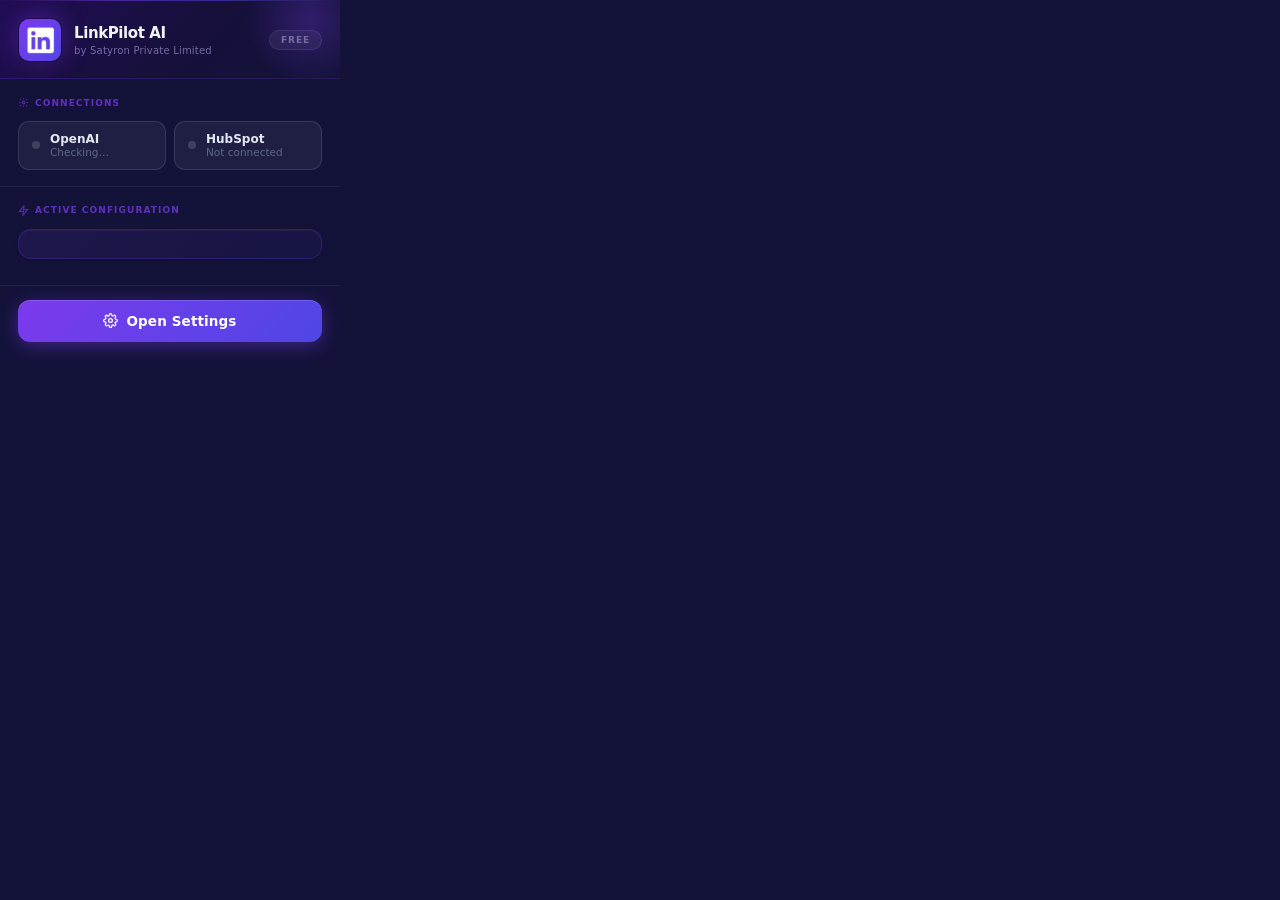
==== popup/index.html @ ee7102d0 "done" ====
<!DOCTYPE html>
<html lang="en">
<head>
  <meta charset="UTF-8">
  <meta name="viewport" content="width=device-width, initial-scale=1.0">
  <title>LinkPilot AI</title>
  <link rel="stylesheet" href="styles.css">
</head>
<body>

  <!-- ── Sign-in Gate (shown when not authenticated) ──────────────────────── -->
  <div id="sign-in-gate" class="sign-in-gate" style="display:none;">
    <div class="sig-logo">
      <img src="../assets/extension_icon.png" width="52" height="52" alt="LinkPilot AI" style="display:block;border-radius:14px;" />
    </div>
    <div class="sig-title">LinkPilot AI</div>
    <div class="sig-sub">by Satyron Private Limited</div>
    <div class="sig-lock">
      <svg width="30" height="30" viewBox="0 0 24 24" fill="none" stroke="rgba(124,58,237,0.65)" stroke-width="1.5">
        <rect x="3" y="11" width="18" height="11" rx="2" ry="2"/>
        <path d="M7 11V7a5 5 0 0 1 10 0v4"/>
      </svg>
    </div>
    <div class="sig-heading">Sign in to continue</div>
    <div class="sig-desc">A Google account is required to use LinkPilot AI.</div>
    <button id="sig-google-btn" class="sig-google-btn">
      <svg width="17" height="17" viewBox="0 0 24 24"><path fill="#4285F4" d="M22.56 12.25c0-.78-.07-1.53-.2-2.25H12v4.26h5.92c-.26 1.37-1.04 2.53-2.21 3.31v2.77h3.57c2.08-1.92 3.28-4.74 3.28-8.09z"/><path fill="#34A853" d="M12 23c2.97 0 5.46-.98 7.28-2.66l-3.57-2.77c-.98.66-2.23 1.06-3.71 1.06-2.86 0-5.29-1.93-6.16-4.53H2.18v2.84C3.99 20.53 7.7 23 12 23z"/><path fill="#FBBC05" d="M5.84 14.09c-.22-.66-.35-1.36-.35-2.09s.13-1.43.35-2.09V7.07H2.18C1.43 8.55 1 10.22 1 12s.43 3.45 1.18 4.93l3.66-2.84z"/><path fill="#EA4335" d="M12 5.38c1.62 0 3.06.56 4.21 1.64l3.15-3.15C17.45 2.09 14.97 1 12 1 7.7 1 3.99 3.47 2.18 7.07l3.66 2.84c.87-2.6 3.3-4.53 6.16-4.53z"/></svg>
      Sign in with Google
    </button>
    <div id="sig-status" class="sig-status" style="display:none;"></div>
  </div>

  <!-- ── Main Content (hidden until signed in) ─────────────────────────────── -->
  <div id="popup-main">

    <!-- ── Header ─────────────────────────────────────────────────────────── -->
    <div class="popup-header">
      <div class="popup-logo">
        <img src="../assets/extension_icon.png" width="42" height="42" alt="LinkPilot AI" style="display:block;border-radius:10px;" />
      </div>
      <div class="popup-header-text">
        <div class="popup-title">LinkPilot AI</div>
        <div class="popup-sub">by Satyron Private Limited</div>
      </div>
      <span id="popup-plan-badge" class="popup-plan-badge plan-free">Free</span>
    </div>

    <!-- ── Connections ────────────────────────────────────────────────────── -->
    <div class="popup-section">
      <div class="section-eyebrow">
        <svg width="11" height="11" viewBox="0 0 24 24" fill="none" stroke="currentColor" stroke-width="2.5"><circle cx="12" cy="12" r="3"/><path d="M12 2v3M12 19v3M4.22 4.22l2.12 2.12M17.66 17.66l2.12 2.12M2 12h3M19 12h3M4.22 19.78l2.12-2.12M17.66 6.34l2.12-2.12"/></svg>
        Connections
      </div>
      <div class="connections-grid">
        <div class="conn-card" id="conn-openai">
          <span class="conn-dot" id="conn-openai-dot"></span>
          <div class="conn-info">
            <span class="conn-name">OpenAI</span>
            <span class="conn-status" id="conn-openai-status">Checking…</span>
          </div>
        </div>
        <div class="conn-card" id="conn-hubspot">
          <span class="conn-dot" id="conn-hubspot-dot"></span>
          <div class="conn-info">
            <span class="conn-name">HubSpot</span>
            <span class="conn-status" id="conn-hubspot-status">Not connected</span>
          </div>
        </div>
      </div>
    </div>

    <!-- ── Active Configuration ───────────────────────────────────────────── -->
    <div class="popup-section">
      <div class="section-eyebrow">
        <svg width="11" height="11" viewBox="0 0 24 24" fill="none" stroke="currentColor" stroke-width="2.5"><polygon points="13 2 3 14 12 14 11 22 21 10 12 10 13 2"/></svg>
        Active Configuration
      </div>
      <div id="mode-card" class="mode-card"></div>
      <div id="post-mode-row" class="post-mode-row"></div>
    </div>

    <!-- ── Footer ─────────────────────────────────────────────────────────── -->
    <div class="popup-footer">
      <button id="open-settings" class="btn-settings">
        <svg width="15" height="15" viewBox="0 0 24 24" fill="none" stroke="currentColor" stroke-width="2">
          <circle cx="12" cy="12" r="3"/>
          <path d="M19.4 15a1.65 1.65 0 0 0 .33 1.82l.06.06a2 2 0 0 1-2.83 2.83l-.06-.06a1.65 1.65 0 0 0-1.82-.33 1.65 1.65 0 0 0-1 1.51V21a2 2 0 0 1-4 0v-.09A1.65 1.65 0 0 0 9 19.4a1.65 1.65 0 0 0-1.82.33l-.06.06a2 2 0 0 1-2.83-2.83l.06-.06A1.65 1.65 0 0 0 4.68 15a1.65 1.65 0 0 0-1.51-1H3a2 2 0 0 1 0-4h.09A1.65 1.65 0 0 0 4.6 9a1.65 1.65 0 0 0-.33-1.82l-.06-.06a2 2 0 0 1 2.83-2.83l.06.06A1.65 1.65 0 0 0 9 4.68a1.65 1.65 0 0 0 1-1.51V3a2 2 0 0 1 4 0v.09a1.65 1.65 0 0 0 1 1.51 1.65 1.65 0 0 0 1.82-.33l.06-.06a2 2 0 0 1 2.83 2.83l-.06.06A1.65 1.65 0 0 0 19.4 9a1.65 1.65 0 0 0 1.51 1H21a2 2 0 0 1 0 4h-.09a1.65 1.65 0 0 0-1.51 1z"/>
        </svg>
        Open Settings
      </button>
    </div>

  </div><!-- /#popup-main -->

  <script src="index.js"></script>
</body>
</html>
---- popup/styles.css ----
/* ════════════════════════════════════════════════════════════════════════════
   LinkPilot AI — Popup  •  Satyron Design System
   ════════════════════════════════════════════════════════════════════════════ */

* { box-sizing: border-box; margin: 0; padding: 0; }

body {
  font-family: -apple-system, BlinkMacSystemFont, 'Segoe UI', system-ui, Roboto, sans-serif;
  background: #13133a;
  color: #f1f5f9;
  width: 340px;
  font-size: 13px;
  -webkit-font-smoothing: antialiased;
}

/* ══════════════════════════════════════════════════════════════════════════════
   HEADER
   ══════════════════════════════════════════════════════════════════════════════ */
.popup-header {
  display: flex;
  align-items: center;
  gap: 12px;
  padding: 18px 18px 16px;
  background: linear-gradient(135deg, #220d56 0%, #16103a 55%, #13133a 100%);
  border-bottom: 1px solid rgba(124,58,237,0.18);
  position: relative;
  overflow: hidden;
}

/* Ambient glow top-right */
.popup-header::before {
  content: '';
  position: absolute;
  top: -50px; right: -40px;
  width: 140px; height: 140px;
  background: radial-gradient(circle, rgba(124,58,237,0.28) 0%, transparent 65%);
  pointer-events: none;
}

/* Subtle shimmer line at top */
.popup-header::after {
  content: '';
  position: absolute;
  top: 0; left: 0; right: 0;
  height: 1px;
  background: linear-gradient(90deg, transparent, rgba(124,58,237,0.5), rgba(79,70,229,0.5), transparent);
}

.popup-logo {
  width: 44px; height: 44px;
  border-radius: 12px;
  display: flex;
  align-items: center;
  justify-content: center;
  flex-shrink: 0;
  box-shadow: 0 0 22px rgba(124,58,237,0.5), 0 4px 12px rgba(0,0,0,0.4);
  overflow: hidden;
  background: none;
}

.popup-header-text { flex: 1; min-width: 0; }

.popup-title {
  font-size: 15px;
  font-weight: 800;
  color: #f1f5f9;
  letter-spacing: -0.4px;
  line-height: 1.2;
}

.popup-sub {
  font-size: 10px;
  color: rgba(196,181,253,0.55);
  margin-top: 3px;
  letter-spacing: 0.02em;
  white-space: nowrap;
  overflow: hidden;
  text-overflow: ellipsis;
}

/* ── Plan badge ─────────────────────────────────────────────────────────────── */
.popup-plan-badge {
  font-size: 9px;
  font-weight: 800;
  letter-spacing: 0.1em;
  text-transform: uppercase;
  padding: 4px 11px;
  border-radius: 20px;
  flex-shrink: 0;
}

.popup-plan-badge.plan-free {
  background: rgba(255,255,255,0.06);
  color: rgba(255,255,255,0.4);
  border: 1px solid rgba(255,255,255,0.09);
}

.popup-plan-badge.plan-pro {
  background: linear-gradient(135deg, #7c3aed, #4f46e5);
  color: #fff;
  box-shadow: 0 0 12px rgba(124,58,237,0.45);
}

/* ══════════════════════════════════════════════════════════════════════════════
   SECTIONS
   ══════════════════════════════════════════════════════════════════════════════ */
.popup-section {
  padding: 18px 18px 16px;
  border-bottom: 1px solid rgba(255,255,255,0.06);
  background: #13133a;
}

/* ── Section eyebrow ────────────────────────────────────────────────────────── */
.section-eyebrow {
  display: flex;
  align-items: center;
  gap: 6px;
  font-size: 9px;
  font-weight: 800;
  text-transform: uppercase;
  letter-spacing: 0.12em;
  color: rgba(124,58,237,0.75);
  margin-bottom: 13px;
}

.section-eyebrow svg { opacity: 0.8; }

/* ══════════════════════════════════════════════════════════════════════════════
   CONNECTIONS — 2-column grid
   ══════════════════════════════════════════════════════════════════════════════ */
.connections-grid {
  display: grid;
  grid-template-columns: 1fr 1fr;
  gap: 8px;
}

.conn-card {
  display: flex;
  align-items: center;
  gap: 10px;
  background: rgba(255,255,255,0.055);
  border: 1px solid rgba(255,255,255,0.1);
  border-radius: 11px;
  padding: 11px 13px;
  transition: border-color 0.2s;
}

.conn-card:hover { border-color: rgba(255,255,255,0.12); }

.conn-dot {
  width: 8px; height: 8px;
  border-radius: 50%;
  flex-shrink: 0;
  background: rgba(255,255,255,0.15);
  transition: background 0.2s, box-shadow 0.2s;
}

.conn-dot.connected {
  background: #22c55e;
  box-shadow: 0 0 0 3px rgba(34,197,94,0.18);
}

.conn-dot.disconnected {
  background: rgba(255,255,255,0.2);
}

.conn-info {
  display: flex;
  flex-direction: column;
  gap: 2px;
  min-width: 0;
}

.conn-name {
  font-size: 12px;
  font-weight: 700;
  color: #e2e8f0;
  line-height: 1;
}

.conn-status {
  font-size: 10.5px;
  color: rgba(148,163,184,0.55);
  line-height: 1;
  white-space: nowrap;
  overflow: hidden;
  text-overflow: ellipsis;
}

.conn-status.ok   { color: #4ade80; }
.conn-status.warn { color: #fbbf24; }

/* ══════════════════════════════════════════════════════════════════════════════
   MODE CARD
   ══════════════════════════════════════════════════════════════════════════════ */
.mode-card {
  display: flex;
  align-items: center;
  gap: 13px;
  background: linear-gradient(135deg, rgba(124,58,237,0.1) 0%, rgba(79,70,229,0.06) 100%);
  border: 1px solid rgba(124,58,237,0.25);
  border-radius: 13px;
  padding: 14px 15px;
  margin-bottom: 10px;
  box-shadow: 0 1px 3px rgba(0,0,0,0.3), inset 0 1px 0 rgba(255,255,255,0.04);
}

.mode-card-icon-wrap {
  width: 38px; height: 38px;
  border-radius: 10px;
  background: linear-gradient(135deg, #7c3aed 0%, #4f46e5 100%);
  display: flex;
  align-items: center;
  justify-content: center;
  flex-shrink: 0;
  color: #fff;
  box-shadow: 0 0 16px rgba(124,58,237,0.4), inset 0 1px 0 rgba(255,255,255,0.18);
}

.mode-card-body { flex: 1; min-width: 0; }

.mode-card-label {
  font-size: 13.5px;
  font-weight: 800;
  color: #c4b5fd;
  line-height: 1.2;
  letter-spacing: -0.2px;
}

.mode-card-sub {
  font-size: 11px;
  color: rgba(148,163,184,0.7);
  margin-top: 3px;
  line-height: 1.45;
}

.mode-card-change {
  font-size: 10.5px;
  font-weight: 700;
  color: #a78bfa;
  background: rgba(124,58,237,0.12);
  border: 1px solid rgba(124,58,237,0.3);
  border-radius: 8px;
  padding: 5px 12px;
  cursor: pointer;
  white-space: nowrap;
  transition: all 0.15s;
  font-family: inherit;
  flex-shrink: 0;
}

.mode-card-change:hover {
  background: rgba(124,58,237,0.22);
  border-color: rgba(124,58,237,0.5);
  color: #c4b5fd;
}

/* ── Post Mode Row ─────────────────────────────────────────────────────────── */
.post-mode-row {
  display: flex;
  align-items: center;
  gap: 8px;
  font-size: 11.5px;
  color: rgba(148,163,184,0.55);
}

.post-mode-label {
  font-weight: 600;
  color: rgba(226,232,240,0.6);
}

.post-mode-badge {
  display: inline-flex;
  align-items: center;
  gap: 5px;
  font-size: 11px;
  font-weight: 700;
  padding: 3px 11px;
  background: rgba(124,58,237,0.1);
  color: #c4b5fd;
  border: 1px solid rgba(124,58,237,0.22);
  border-radius: 20px;
  letter-spacing: 0.01em;
}

/* ══════════════════════════════════════════════════════════════════════════════
   FOOTER
   ══════════════════════════════════════════════════════════════════════════════ */
.popup-footer {
  padding: 14px 18px 18px;
  background: #13133a;
}

.btn-settings {
  width: 100%;
  display: flex;
  align-items: center;
  justify-content: center;
  gap: 8px;
  background: linear-gradient(135deg, #7c3aed 0%, #4f46e5 100%);
  color: #fff;
  border: none;
  border-radius: 12px;
  padding: 13px 16px;
  font-size: 13.5px;
  font-weight: 700;
  cursor: pointer;
  transition: all 0.18s;
  letter-spacing: 0.01em;
  box-shadow: 0 4px 18px rgba(124,58,237,0.42), inset 0 1px 0 rgba(255,255,255,0.15);
  font-family: inherit;
}

.btn-settings:hover {
  background: linear-gradient(135deg, #6d28d9 0%, #4338ca 100%);
  box-shadow: 0 6px 24px rgba(124,58,237,0.58), inset 0 1px 0 rgba(255,255,255,0.15);
  transform: translateY(-1px);
}

.btn-settings:active { transform: translateY(0); }

/* ══════════════════════════════════════════════════════════════════════════════
   SIGN-IN GATE
   ══════════════════════════════════════════════════════════════════════════════ */
.sign-in-gate {
  display: flex;
  flex-direction: column;
  align-items: center;
  padding: 32px 24px 36px;
  background: linear-gradient(160deg, #100c2e 0%, #0c0c24 50%, #13133a 100%);
  min-height: 100%;
  position: relative;
  overflow: hidden;
}

/* Ambient glow */
.sign-in-gate::before {
  content: '';
  position: absolute;
  top: -60px; left: 50%;
  transform: translateX(-50%);
  width: 240px; height: 240px;
  background: radial-gradient(circle, rgba(124,58,237,0.18) 0%, transparent 68%);
  pointer-events: none;
}

.sig-logo {
  width: 64px; height: 64px;
  border-radius: 18px;
  display: flex;
  align-items: center;
  justify-content: center;
  box-shadow: 0 0 28px rgba(124,58,237,0.5), 0 6px 18px rgba(0,0,0,0.5);
  overflow: hidden;
  margin-bottom: 14px;
  position: relative;
}

.sig-title {
  font-size: 16px;
  font-weight: 800;
  color: #f1f5f9;
  letter-spacing: -0.4px;
  line-height: 1.2;
}

.sig-sub {
  font-size: 10px;
  color: rgba(196,181,253,0.45);
  margin-top: 3px;
  margin-bottom: 28px;
  letter-spacing: 0.03em;
}

.sig-lock {
  width: 52px; height: 52px;
  border-radius: 16px;
  background: rgba(124,58,237,0.1);
  border: 1px solid rgba(124,58,237,0.2);
  display: flex;
  align-items: center;
  justify-content: center;
  margin-bottom: 16px;
}

.sig-heading {
  font-size: 16px;
  font-weight: 800;
  color: #f1f5f9;
  letter-spacing: -0.3px;
  margin-bottom: 8px;
}

.sig-desc {
  font-size: 12px;
  color: rgba(148,163,184,0.7);
  text-align: center;
  line-height: 1.55;
  margin-bottom: 24px;
  max-width: 230px;
}

.sig-google-btn {
  display: flex;
  align-items: center;
  gap: 10px;
  background: #ffffff;
  color: #1f2937;
  border: 1.5px solid #e5e7eb;
  border-radius: 12px;
  padding: 12px 22px;
  font-size: 13.5px;
  font-weight: 700;
  cursor: pointer;
  transition: all 0.18s;
  font-family: inherit;
  letter-spacing: -0.1px;
  box-shadow: 0 2px 8px rgba(0,0,0,0.18);
  width: 100%;
  justify-content: center;
}

.sig-google-btn:hover {
  background: #f9fafb;
  border-color: #d1d5db;
  box-shadow: 0 4px 14px rgba(0,0,0,0.22);
  transform: translateY(-1px);
}

.sig-google-btn:active { transform: translateY(0); }

.sig-google-btn:disabled {
  opacity: 0.6;
  cursor: not-allowed;
  transform: none;
}

.sig-status {
  margin-top: 14px;
  font-size: 11.5px;
  color: #f87171;
  text-align: center;
  line-height: 1.4;
}
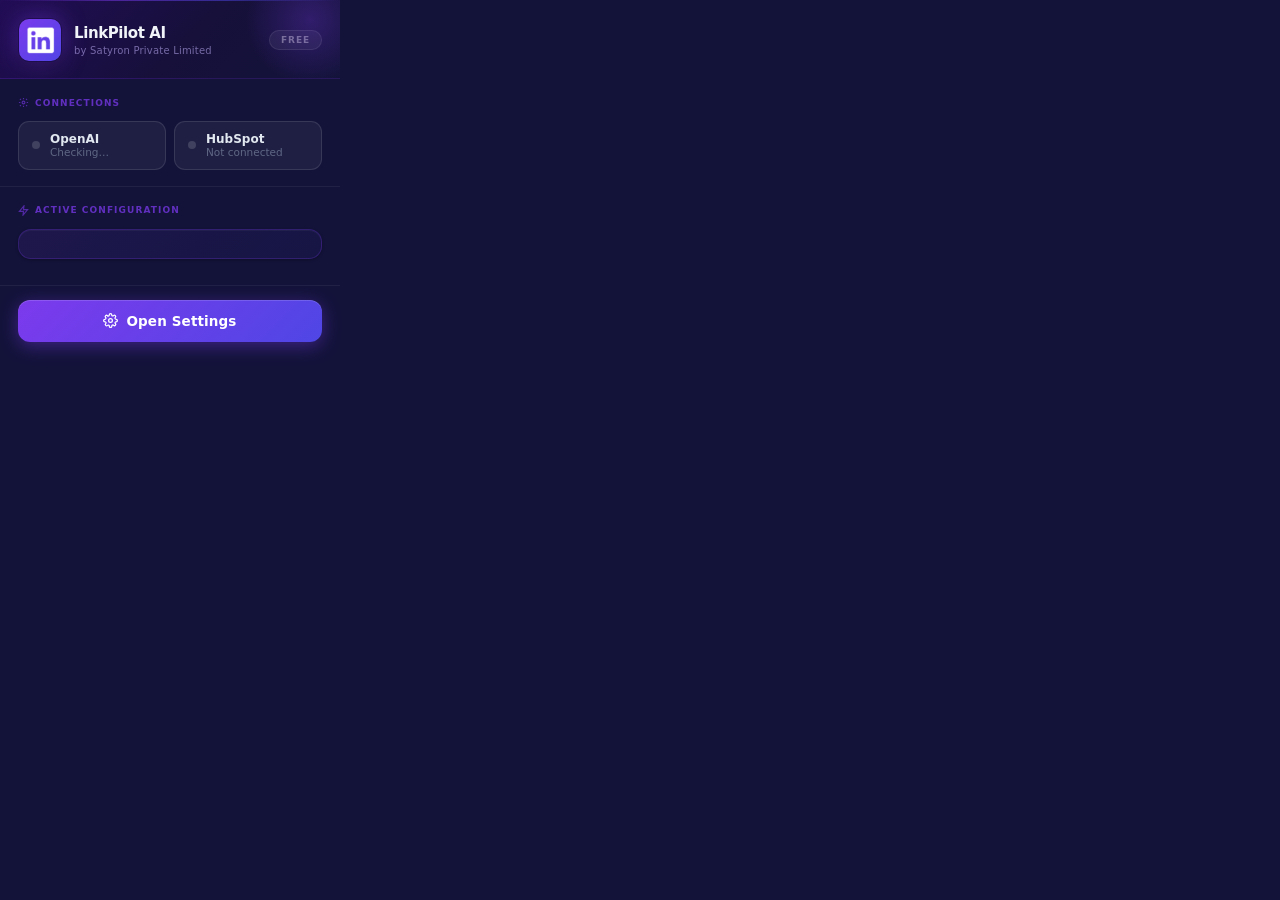
==== commit 25ba585c: "done" ====
--- a/popup/index.html
+++ b/popup/index.html
@@ -28,6 +28,13 @@
       Sign in with Google
     </button>
     <div id="sig-status" class="sig-status" style="display:none;"></div>
+    <div class="sig-powered">
+      <img src="../assets/satyron_logo.png" width="20" height="20" alt="Satyron" style="border-radius:5px;" />
+      <div class="sig-powered-text">
+        <span class="sig-powered-label">Powered by</span>
+        <span class="sig-powered-name">Satyron Private Limited</span>
+      </div>
+    </div>
   </div>
 
   <!-- ── Main Content (hidden until signed in) ─────────────────────────────── -->
--- a/popup/styles.css
+++ b/popup/styles.css
@@ -442,3 +442,36 @@
   text-align: center;
   line-height: 1.4;
 }
+
+.sig-powered {
+  display: flex;
+  align-items: center;
+  justify-content: center;
+  gap: 8px;
+  margin-top: 24px;
+  padding-top: 18px;
+  border-top: 1px solid rgba(255,255,255,0.07);
+  width: 100%;
+}
+
+.sig-powered-text {
+  display: flex;
+  flex-direction: column;
+  gap: 1px;
+}
+
+.sig-powered-label {
+  font-size: 9px;
+  font-weight: 700;
+  text-transform: uppercase;
+  letter-spacing: 0.1em;
+  color: rgba(124,58,237,0.7);
+  line-height: 1;
+}
+
+.sig-powered-name {
+  font-size: 11px;
+  font-weight: 700;
+  color: rgba(241,245,249,0.85);
+  line-height: 1.2;
+}
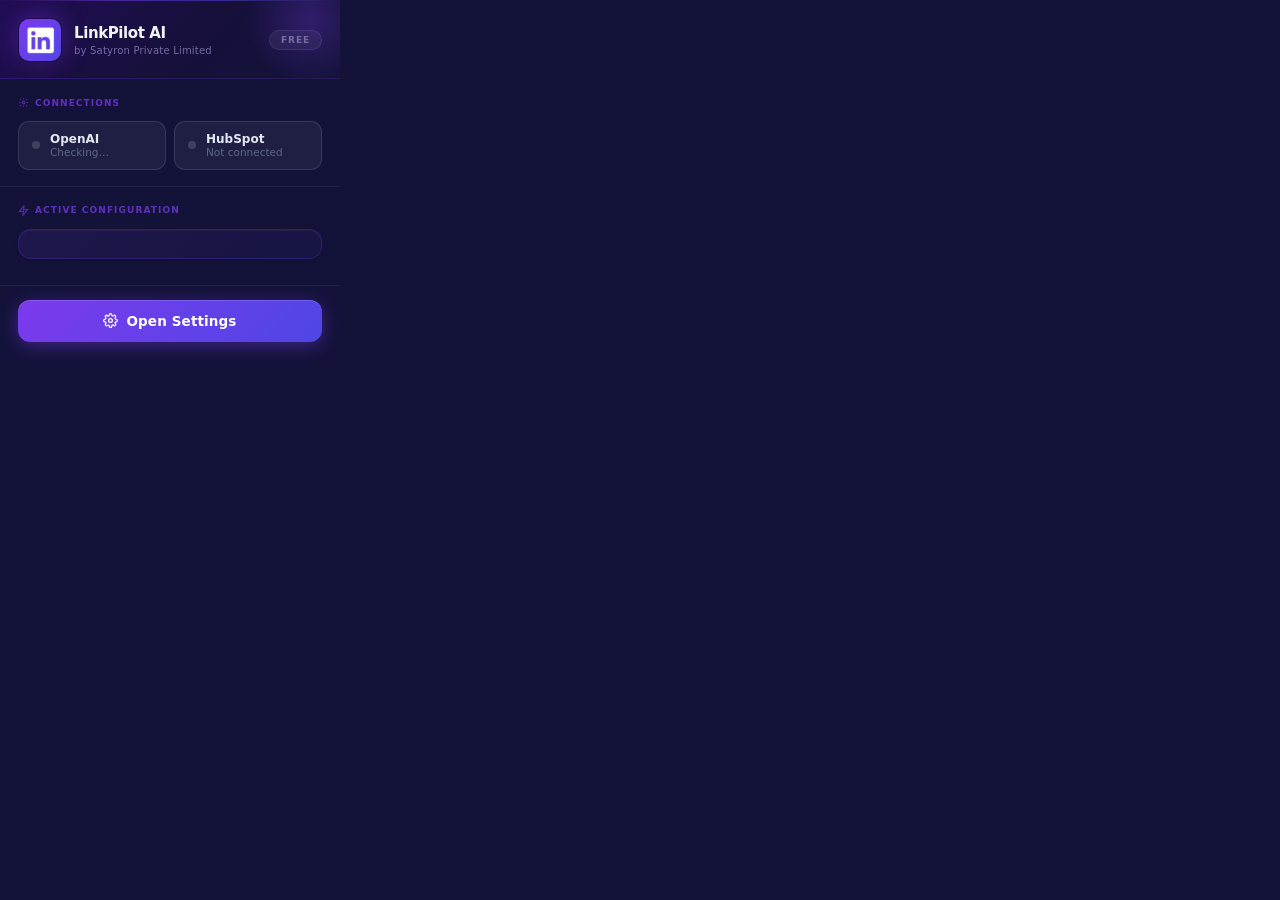
==== commit cab99d17: "Done" ====
--- a/popup/index.html
+++ b/popup/index.html
@@ -47,9 +47,19 @@
       </div>
       <div class="popup-header-text">
         <div class="popup-title">LinkPilot AI</div>
-        <div class="popup-sub">by Satyron Private Limited</div>
+        <div class="popup-sub" id="popup-user-line">by Satyron Private Limited</div>
       </div>
       <span id="popup-plan-badge" class="popup-plan-badge plan-free">Free</span>
+    </div>
+
+    <!-- ── Upgrade CTA (free users only) ────────────────────────────────── -->
+    <div id="popup-upgrade-cta" class="popup-upgrade-cta" style="display:none;">
+      <div class="puc-text">
+        <div class="puc-title">Go Pro — Unlimited everything</div>
+        <div class="puc-sub">HubSpot, unlimited analyses &amp; messages</div>
+      </div>
+      <button id="popup-upgrade-btn" class="puc-btn">Upgrade</button>
+      <div id="popup-upgrade-status" style="display:none;font-size:11px;color:#f87171;margin-top:4px;grid-column:1/-1;"></div>
     </div>
 
     <!-- ── Connections ────────────────────────────────────────────────────── -->
@@ -86,6 +96,31 @@
       <div id="post-mode-row" class="post-mode-row"></div>
     </div>
 
+    <!-- ── Usage This Month ──────────────────────────────────────────────── -->
+    <div class="popup-section" id="usage-section" style="display:none;">
+      <div class="section-eyebrow">
+        <svg width="11" height="11" viewBox="0 0 24 24" fill="none" stroke="currentColor" stroke-width="2.5"><polyline points="23 18 13.5 8.5 8.5 13.5 1 6"/><polyline points="17 18 23 18 23 12"/></svg>
+        This Month
+      </div>
+      <div class="usage-grid" id="usage-grid"></div>
+    </div>
+
+    <!-- ── Usage Warning ────────────────────────────────────────────────── -->
+    <div id="usage-warning" class="usage-warning" style="display:none;"></div>
+
+    <!-- ── Saved Contacts ───────────────────────────────────────────────── -->
+    <div class="popup-section" id="saved-section" style="display:none;">
+      <div class="section-eyebrow">
+        <svg width="11" height="11" viewBox="0 0 24 24" fill="none" stroke="currentColor" stroke-width="2.5"><polygon points="12 2 15.09 8.26 22 9.27 17 14.14 18.18 21.02 12 17.77 5.82 21.02 7 14.14 2 9.27 8.91 8.26 12 2"/></svg>
+        Saved Contacts
+        <button id="export-csv-btn" class="btn-export-csv" title="Export contacts as CSV">
+          <svg width="11" height="11" viewBox="0 0 24 24" fill="none" stroke="currentColor" stroke-width="2.5"><path d="M21 15v4a2 2 0 0 1-2 2H5a2 2 0 0 1-2-2v-4"/><polyline points="7 10 12 15 17 10"/><line x1="12" y1="15" x2="12" y2="3"/></svg>
+          CSV
+        </button>
+      </div>
+      <div id="saved-list"></div>
+    </div>
+
     <!-- ── Footer ─────────────────────────────────────────────────────────── -->
     <div class="popup-footer">
       <button id="open-settings" class="btn-settings">
--- a/popup/styles.css
+++ b/popup/styles.css
@@ -475,3 +475,181 @@
   color: rgba(241,245,249,0.85);
   line-height: 1.2;
 }
+
+/* ── Usage Stats ─────────────────────────────────────────────────────────── */
+.usage-grid {
+  display: flex;
+  flex-direction: column;
+  gap: 9px;
+}
+
+.usage-row { display: flex; flex-direction: column; gap: 5px; }
+
+.usage-row-top {
+  display: flex;
+  justify-content: space-between;
+  align-items: baseline;
+}
+
+.usage-label {
+  font-size: 11.5px;
+  font-weight: 600;
+  color: rgba(241,245,249,0.75);
+}
+
+.usage-count {
+  font-size: 11px;
+  font-weight: 600;
+  color: rgba(196,181,253,0.65);
+  font-variant-numeric: tabular-nums;
+}
+
+.usage-bar-track {
+  height: 4px;
+  background: rgba(255,255,255,0.07);
+  border-radius: 99px;
+  overflow: hidden;
+}
+
+.usage-bar-fill {
+  height: 100%;
+  border-radius: 99px;
+  transition: width 0.4s ease;
+}
+
+/* ── Upgrade CTA ─────────────────────────────────────────────────────────── */
+.popup-upgrade-cta {
+  display: grid;
+  grid-template-columns: 1fr auto;
+  align-items: center;
+  gap: 10px;
+  margin: 0 14px 2px;
+  padding: 12px 14px;
+  background: linear-gradient(135deg, rgba(124,58,237,0.18) 0%, rgba(79,70,229,0.12) 100%);
+  border: 1px solid rgba(124,58,237,0.3);
+  border-radius: 12px;
+}
+
+.puc-title {
+  font-size: 12px;
+  font-weight: 700;
+  color: #c4b5fd;
+  line-height: 1.3;
+}
+
+.puc-sub {
+  font-size: 10.5px;
+  color: rgba(196,181,253,0.55);
+  margin-top: 2px;
+  line-height: 1.4;
+}
+
+.puc-btn {
+  padding: 7px 14px;
+  border-radius: 20px;
+  background: linear-gradient(135deg, #7c3aed, #4f46e5);
+  border: none;
+  color: #fff;
+  font-size: 12px;
+  font-weight: 700;
+  cursor: pointer;
+  white-space: nowrap;
+  box-shadow: 0 3px 12px rgba(124,58,237,0.4);
+  transition: box-shadow 0.15s, transform 0.1s;
+  flex-shrink: 0;
+}
+.puc-btn:hover { box-shadow: 0 4px 16px rgba(124,58,237,0.55); transform: translateY(-1px); }
+.puc-btn:disabled { opacity: 0.5; cursor: default; transform: none; }
+
+/* ── Usage Warning Banner ────────────────────────────────────────────────── */
+.usage-warning {
+  display: none;
+  align-items: flex-start;
+  gap: 8px;
+  margin: 2px 14px 6px;
+  padding: 9px 12px;
+  border-radius: 10px;
+  font-size: 11.5px;
+  line-height: 1.45;
+}
+.usage-warn-caution {
+  background: rgba(245,158,11,0.12);
+  border: 1px solid rgba(245,158,11,0.3);
+  color: #fcd34d;
+}
+.usage-warn-critical {
+  background: rgba(239,68,68,0.12);
+  border: 1px solid rgba(239,68,68,0.3);
+  color: #fca5a5;
+}
+.usage-warn-btn {
+  background: none;
+  border: none;
+  padding: 0;
+  font-size: 11.5px;
+  font-weight: 700;
+  cursor: pointer;
+  color: inherit;
+  text-decoration: underline;
+  text-underline-offset: 2px;
+  font-family: inherit;
+}
+
+/* ── Saved Contacts ──────────────────────────────────────────────────────── */
+.saved-contact-row {
+  display: flex;
+  align-items: center;
+  justify-content: space-between;
+  gap: 8px;
+  padding: 7px 0;
+  border-bottom: 1px solid rgba(255,255,255,0.05);
+}
+.saved-contact-row:last-child { border-bottom: none; }
+.saved-contact-info { display: flex; flex-direction: column; gap: 2px; min-width: 0; }
+.saved-contact-name { font-size: 12px; font-weight: 600; color: #e2e8f0; white-space: nowrap; overflow: hidden; text-overflow: ellipsis; }
+.saved-contact-detail { font-size: 10.5px; color: rgba(148,163,184,0.7); white-space: nowrap; overflow: hidden; text-overflow: ellipsis; }
+.saved-contact-right { display: flex; align-items: center; gap: 6px; flex-shrink: 0; }
+.saved-score-badge {
+  display: inline-flex;
+  align-items: center;
+  padding: 1px 7px;
+  border-radius: 20px;
+  font-size: 10px;
+  font-weight: 700;
+  border: 1px solid;
+  white-space: nowrap;
+}
+.saved-open-link {
+  display: flex;
+  align-items: center;
+  justify-content: center;
+  width: 22px;
+  height: 22px;
+  border-radius: 5px;
+  background: rgba(255,255,255,0.06);
+  border: 1px solid rgba(255,255,255,0.1);
+  color: rgba(203,213,225,0.55);
+  text-decoration: none;
+  transition: all 0.15s;
+}
+.saved-open-link:hover { background: rgba(124,58,237,0.2); border-color: rgba(124,58,237,0.4); color: #c4b5fd; }
+
+/* ── Export CSV Button ───────────────────────────────────────────────────── */
+.btn-export-csv {
+  display: inline-flex;
+  align-items: center;
+  gap: 4px;
+  padding: 3px 8px;
+  border-radius: 6px;
+  background: rgba(255,255,255,0.06);
+  border: 1px solid rgba(255,255,255,0.12);
+  color: rgba(196,181,253,0.7);
+  font-size: 10px;
+  font-weight: 700;
+  cursor: pointer;
+  transition: all 0.15s;
+  margin-left: auto;
+  font-family: inherit;
+}
+.btn-export-csv:hover { background: rgba(124,58,237,0.2); border-color: rgba(124,58,237,0.4); color: #c4b5fd; }
+
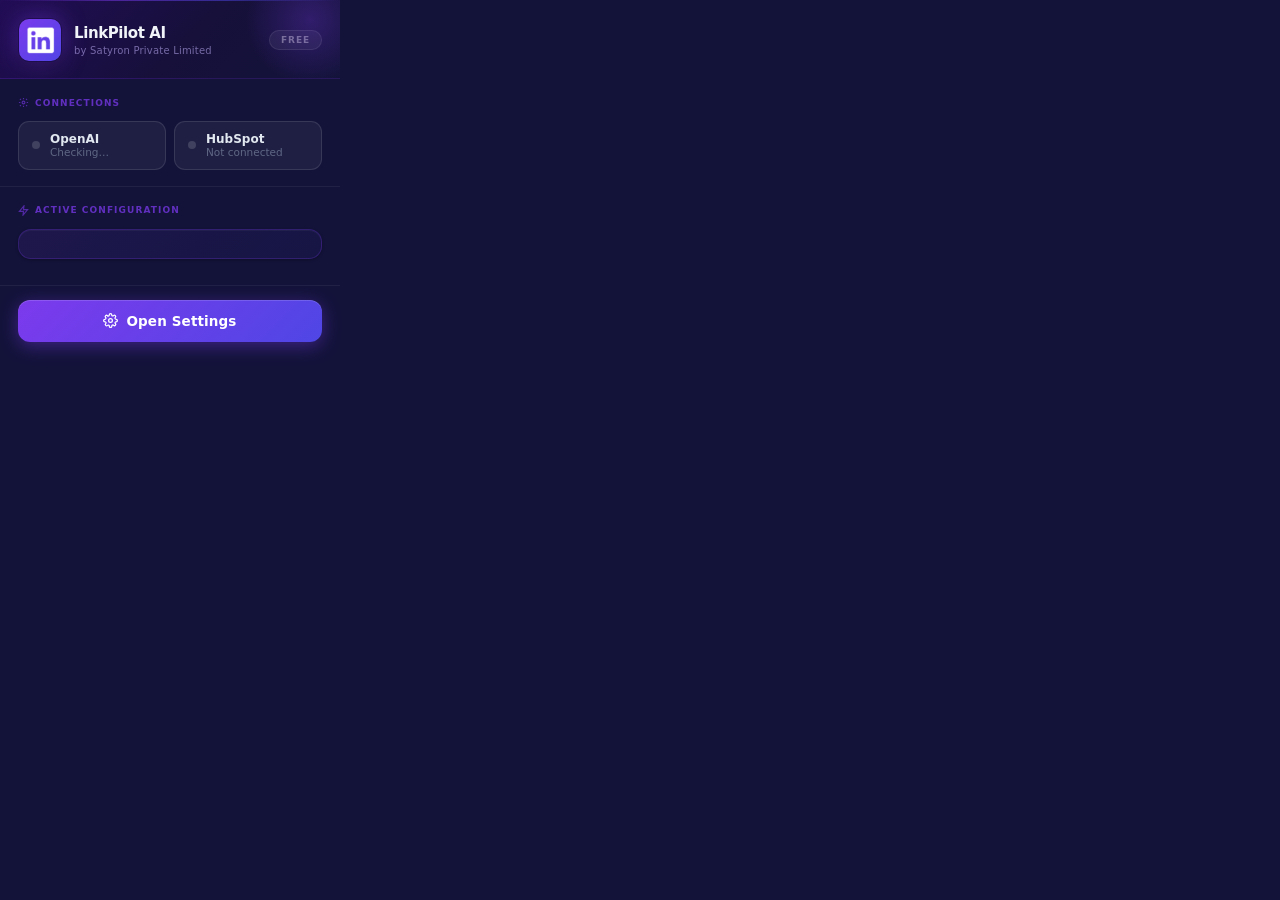
==== commit c3b41468: "done" ====
--- a/popup/index.html
+++ b/popup/index.html
@@ -119,6 +119,7 @@
         </button>
       </div>
       <div id="saved-list"></div>
+      <button id="view-pipeline-btn" class="view-pipeline-btn">View full pipeline →</button>
     </div>
 
     <!-- ── Footer ─────────────────────────────────────────────────────────── -->
--- a/popup/styles.css
+++ b/popup/styles.css
@@ -598,17 +598,39 @@
 /* ── Saved Contacts ──────────────────────────────────────────────────────── */
 .saved-contact-row {
   display: flex;
+  flex-direction: column;
+  gap: 5px;
+  padding: 7px 0;
+  border-bottom: 1px solid rgba(255,255,255,0.05);
+}
+.saved-contact-row:last-child { border-bottom: none; }
+.saved-contact-top {
+  display: flex;
   align-items: center;
   justify-content: space-between;
   gap: 8px;
-  padding: 7px 0;
-  border-bottom: 1px solid rgba(255,255,255,0.05);
-}
-.saved-contact-row:last-child { border-bottom: none; }
+}
 .saved-contact-info { display: flex; flex-direction: column; gap: 2px; min-width: 0; }
 .saved-contact-name { font-size: 12px; font-weight: 600; color: #e2e8f0; white-space: nowrap; overflow: hidden; text-overflow: ellipsis; }
 .saved-contact-detail { font-size: 10.5px; color: rgba(148,163,184,0.7); white-space: nowrap; overflow: hidden; text-overflow: ellipsis; }
 .saved-contact-right { display: flex; align-items: center; gap: 6px; flex-shrink: 0; }
+.saved-contact-bottom { display: flex; align-items: center; justify-content: space-between; gap: 8px; }
+.saved-stage-select {
+  font-size: 10.5px;
+  font-weight: 700;
+  padding: 2px 6px;
+  border-radius: 6px;
+  background: rgba(255,255,255,0.04);
+  border: 1px solid;
+  outline: none;
+  cursor: pointer;
+  max-width: 60%;
+}
+.saved-stage-days {
+  font-size: 10px;
+  color: rgba(148,163,184,0.55);
+  white-space: nowrap;
+}
 .saved-score-badge {
   display: inline-flex;
   align-items: center;
@@ -653,3 +675,21 @@
 }
 .btn-export-csv:hover { background: rgba(124,58,237,0.2); border-color: rgba(124,58,237,0.4); color: #c4b5fd; }
 
+.view-pipeline-btn {
+  display: block;
+  width: 100%;
+  margin-top: 8px;
+  padding: 7px 10px;
+  border-radius: 8px;
+  background: rgba(124,58,237,0.1);
+  border: 1px solid rgba(124,58,237,0.25);
+  color: #c4b5fd;
+  font-size: 11px;
+  font-weight: 700;
+  text-align: center;
+  cursor: pointer;
+  transition: all 0.15s;
+  font-family: inherit;
+}
+.view-pipeline-btn:hover { background: rgba(124,58,237,0.22); border-color: rgba(124,58,237,0.45); }
+
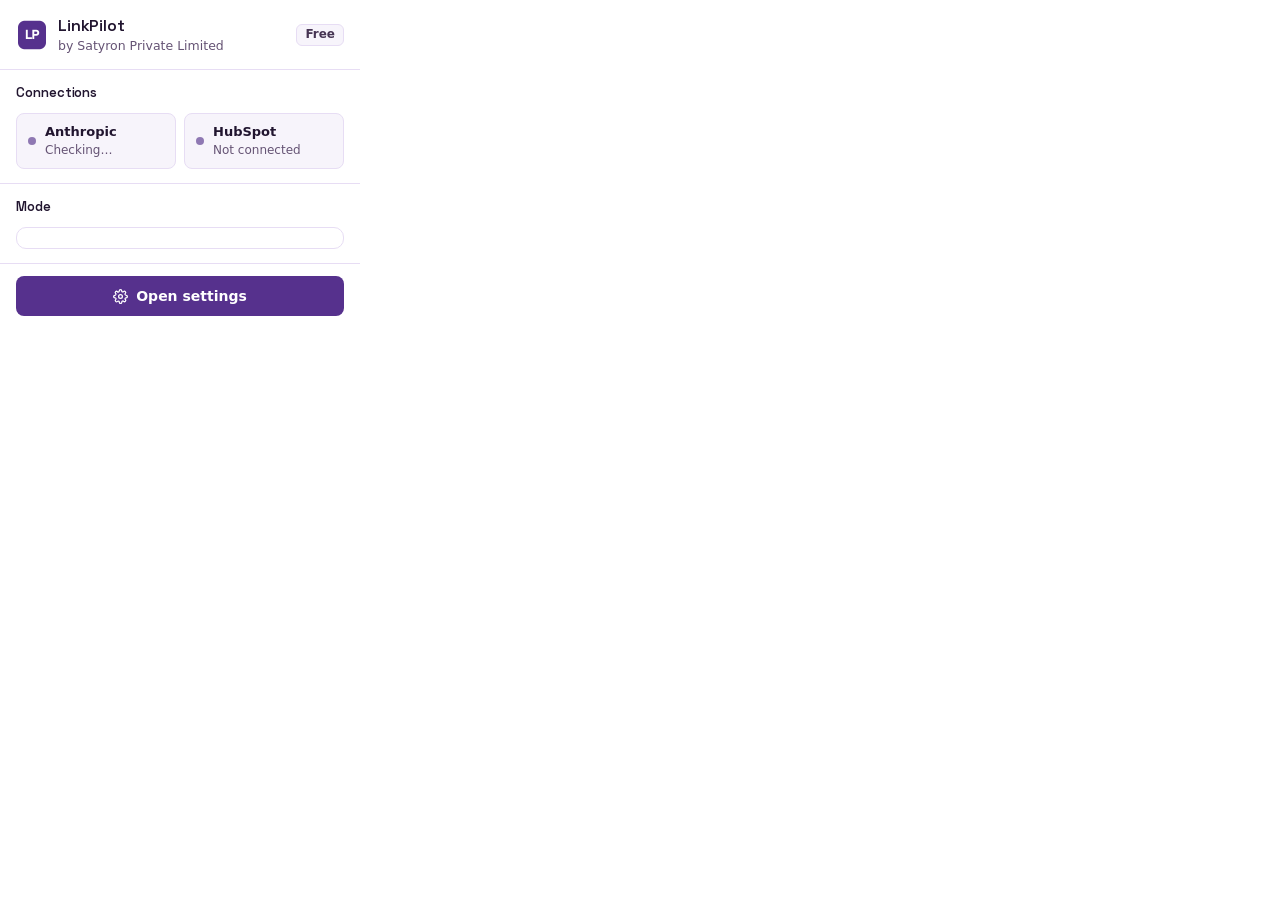
==== commit 4fdd8a72: "Move AI to Anthropic and redesign the UI on Satyron's brand Anthropic migration - All AI calls now g" ====
--- a/popup/index.html
+++ b/popup/index.html
@@ -3,7 +3,7 @@
 <head>
   <meta charset="UTF-8">
   <meta name="viewport" content="width=device-width, initial-scale=1.0">
-  <title>LinkPilot AI</title>
+  <title>LinkPilot</title>
   <link rel="stylesheet" href="styles.css">
 </head>
 <body>
@@ -11,25 +11,25 @@
   <!-- ── Sign-in Gate (shown when not authenticated) ──────────────────────── -->
   <div id="sign-in-gate" class="sign-in-gate" style="display:none;">
     <div class="sig-logo">
-      <img src="../assets/extension_icon.png" width="52" height="52" alt="LinkPilot AI" style="display:block;border-radius:14px;" />
+      <img src="../assets/extension_icon.png" width="52" height="52" alt="LinkPilot AI" />
     </div>
-    <div class="sig-title">LinkPilot AI</div>
+    <div class="sig-title">LinkPilot</div>
     <div class="sig-sub">by Satyron Private Limited</div>
     <div class="sig-lock">
-      <svg width="30" height="30" viewBox="0 0 24 24" fill="none" stroke="rgba(124,58,237,0.65)" stroke-width="1.5">
+      <svg width="22" height="22" viewBox="0 0 24 24" fill="none" stroke="currentColor" stroke-width="1.8">
         <rect x="3" y="11" width="18" height="11" rx="2" ry="2"/>
         <path d="M7 11V7a5 5 0 0 1 10 0v4"/>
       </svg>
     </div>
     <div class="sig-heading">Sign in to continue</div>
-    <div class="sig-desc">A Google account is required to use LinkPilot AI.</div>
+    <div class="sig-desc">Use your Google account to sync settings across devices.</div>
     <button id="sig-google-btn" class="sig-google-btn">
       <svg width="17" height="17" viewBox="0 0 24 24"><path fill="#4285F4" d="M22.56 12.25c0-.78-.07-1.53-.2-2.25H12v4.26h5.92c-.26 1.37-1.04 2.53-2.21 3.31v2.77h3.57c2.08-1.92 3.28-4.74 3.28-8.09z"/><path fill="#34A853" d="M12 23c2.97 0 5.46-.98 7.28-2.66l-3.57-2.77c-.98.66-2.23 1.06-3.71 1.06-2.86 0-5.29-1.93-6.16-4.53H2.18v2.84C3.99 20.53 7.7 23 12 23z"/><path fill="#FBBC05" d="M5.84 14.09c-.22-.66-.35-1.36-.35-2.09s.13-1.43.35-2.09V7.07H2.18C1.43 8.55 1 10.22 1 12s.43 3.45 1.18 4.93l3.66-2.84z"/><path fill="#EA4335" d="M12 5.38c1.62 0 3.06.56 4.21 1.64l3.15-3.15C17.45 2.09 14.97 1 12 1 7.7 1 3.99 3.47 2.18 7.07l3.66 2.84c.87-2.6 3.3-4.53 6.16-4.53z"/></svg>
       Sign in with Google
     </button>
     <div id="sig-status" class="sig-status" style="display:none;"></div>
     <div class="sig-powered">
-      <img src="../assets/satyron_logo.png" width="20" height="20" alt="Satyron" style="border-radius:5px;" />
+      <img src="../assets/satyron_logo.png" width="20" height="20" alt="Satyron" />
       <div class="sig-powered-text">
         <span class="sig-powered-label">Powered by</span>
         <span class="sig-powered-name">Satyron Private Limited</span>
@@ -43,10 +43,10 @@
     <!-- ── Header ─────────────────────────────────────────────────────────── -->
     <div class="popup-header">
       <div class="popup-logo">
-        <img src="../assets/extension_icon.png" width="42" height="42" alt="LinkPilot AI" style="display:block;border-radius:10px;" />
+        <img src="../assets/extension_icon.png" width="42" height="42" alt="LinkPilot AI" />
       </div>
       <div class="popup-header-text">
-        <div class="popup-title">LinkPilot AI</div>
+        <div class="popup-title">LinkPilot</div>
         <div class="popup-sub" id="popup-user-line">by Satyron Private Limited</div>
       </div>
       <span id="popup-plan-badge" class="popup-plan-badge plan-free">Free</span>
@@ -55,25 +55,24 @@
     <!-- ── Upgrade CTA (free users only) ────────────────────────────────── -->
     <div id="popup-upgrade-cta" class="popup-upgrade-cta" style="display:none;">
       <div class="puc-text">
-        <div class="puc-title">Go Pro — Unlimited everything</div>
-        <div class="puc-sub">HubSpot, unlimited analyses &amp; messages</div>
+        <div class="puc-title">Upgrade to Pro</div>
+        <div class="puc-sub">Unlimited analyses and HubSpot sync</div>
       </div>
       <button id="popup-upgrade-btn" class="puc-btn">Upgrade</button>
-      <div id="popup-upgrade-status" style="display:none;font-size:11px;color:#f87171;margin-top:4px;grid-column:1/-1;"></div>
+      <div id="popup-upgrade-status" class="puc-status" style="display:none;"></div>
     </div>
 
     <!-- ── Connections ────────────────────────────────────────────────────── -->
     <div class="popup-section">
       <div class="section-eyebrow">
-        <svg width="11" height="11" viewBox="0 0 24 24" fill="none" stroke="currentColor" stroke-width="2.5"><circle cx="12" cy="12" r="3"/><path d="M12 2v3M12 19v3M4.22 4.22l2.12 2.12M17.66 17.66l2.12 2.12M2 12h3M19 12h3M4.22 19.78l2.12-2.12M17.66 6.34l2.12-2.12"/></svg>
         Connections
       </div>
       <div class="connections-grid">
-        <div class="conn-card" id="conn-openai">
-          <span class="conn-dot" id="conn-openai-dot"></span>
+        <div class="conn-card" id="conn-anthropic">
+          <span class="conn-dot" id="conn-anthropic-dot"></span>
           <div class="conn-info">
-            <span class="conn-name">OpenAI</span>
-            <span class="conn-status" id="conn-openai-status">Checking…</span>
+            <span class="conn-name">Anthropic</span>
+            <span class="conn-status" id="conn-anthropic-status">Checking…</span>
           </div>
         </div>
         <div class="conn-card" id="conn-hubspot">
@@ -86,21 +85,19 @@
       </div>
     </div>
 
-    <!-- ── Active Configuration ───────────────────────────────────────────── -->
+    <!-- ── Mode ───────────────────────────────────────────── -->
     <div class="popup-section">
       <div class="section-eyebrow">
-        <svg width="11" height="11" viewBox="0 0 24 24" fill="none" stroke="currentColor" stroke-width="2.5"><polygon points="13 2 3 14 12 14 11 22 21 10 12 10 13 2"/></svg>
-        Active Configuration
+        Mode
       </div>
       <div id="mode-card" class="mode-card"></div>
       <div id="post-mode-row" class="post-mode-row"></div>
     </div>
 
-    <!-- ── Usage This Month ──────────────────────────────────────────────── -->
+    <!-- ── Usage This month ──────────────────────────────────────────────── -->
     <div class="popup-section" id="usage-section" style="display:none;">
       <div class="section-eyebrow">
-        <svg width="11" height="11" viewBox="0 0 24 24" fill="none" stroke="currentColor" stroke-width="2.5"><polyline points="23 18 13.5 8.5 8.5 13.5 1 6"/><polyline points="17 18 23 18 23 12"/></svg>
-        This Month
+        This month
       </div>
       <div class="usage-grid" id="usage-grid"></div>
     </div>
@@ -108,18 +105,17 @@
     <!-- ── Usage Warning ────────────────────────────────────────────────── -->
     <div id="usage-warning" class="usage-warning" style="display:none;"></div>
 
-    <!-- ── Saved Contacts ───────────────────────────────────────────────── -->
+    <!-- ── Saved contacts ───────────────────────────────────────────────── -->
     <div class="popup-section" id="saved-section" style="display:none;">
       <div class="section-eyebrow">
-        <svg width="11" height="11" viewBox="0 0 24 24" fill="none" stroke="currentColor" stroke-width="2.5"><polygon points="12 2 15.09 8.26 22 9.27 17 14.14 18.18 21.02 12 17.77 5.82 21.02 7 14.14 2 9.27 8.91 8.26 12 2"/></svg>
-        Saved Contacts
+        Saved contacts
         <button id="export-csv-btn" class="btn-export-csv" title="Export contacts as CSV">
-          <svg width="11" height="11" viewBox="0 0 24 24" fill="none" stroke="currentColor" stroke-width="2.5"><path d="M21 15v4a2 2 0 0 1-2 2H5a2 2 0 0 1-2-2v-4"/><polyline points="7 10 12 15 17 10"/><line x1="12" y1="15" x2="12" y2="3"/></svg>
+          <svg width="12" height="12" viewBox="0 0 24 24" fill="none" stroke="currentColor" stroke-width="2.2"><path d="M21 15v4a2 2 0 0 1-2 2H5a2 2 0 0 1-2-2v-4"/><polyline points="7 10 12 15 17 10"/><line x1="12" y1="15" x2="12" y2="3"/></svg>
           CSV
         </button>
       </div>
       <div id="saved-list"></div>
-      <button id="view-pipeline-btn" class="view-pipeline-btn">View full pipeline →</button>
+      <button id="view-pipeline-btn" class="view-pipeline-btn">View full pipeline</button>
     </div>
 
     <!-- ── Footer ─────────────────────────────────────────────────────────── -->
@@ -129,7 +125,7 @@
           <circle cx="12" cy="12" r="3"/>
           <path d="M19.4 15a1.65 1.65 0 0 0 .33 1.82l.06.06a2 2 0 0 1-2.83 2.83l-.06-.06a1.65 1.65 0 0 0-1.82-.33 1.65 1.65 0 0 0-1 1.51V21a2 2 0 0 1-4 0v-.09A1.65 1.65 0 0 0 9 19.4a1.65 1.65 0 0 0-1.82.33l-.06.06a2 2 0 0 1-2.83-2.83l.06-.06A1.65 1.65 0 0 0 4.68 15a1.65 1.65 0 0 0-1.51-1H3a2 2 0 0 1 0-4h.09A1.65 1.65 0 0 0 4.6 9a1.65 1.65 0 0 0-.33-1.82l-.06-.06a2 2 0 0 1 2.83-2.83l.06.06A1.65 1.65 0 0 0 9 4.68a1.65 1.65 0 0 0 1-1.51V3a2 2 0 0 1 4 0v.09a1.65 1.65 0 0 0 1 1.51 1.65 1.65 0 0 0 1.82-.33l.06-.06a2 2 0 0 1 2.83 2.83l-.06.06A1.65 1.65 0 0 0 19.4 9a1.65 1.65 0 0 0 1.51 1H21a2 2 0 0 1 0 4h-.09a1.65 1.65 0 0 0-1.51 1z"/>
         </svg>
-        Open Settings
+        Open settings
       </button>
     </div>
 
--- a/popup/styles.css
+++ b/popup/styles.css
@@ -1,695 +1,214 @@
-/* ════════════════════════════════════════════════════════════════════════════
-   LinkPilot AI — Popup  •  Satyron Design System
-   ════════════════════════════════════════════════════════════════════════════ */
-
-* { box-sizing: border-box; margin: 0; padding: 0; }
-
+/* ═════════════════════════════════════════════════════════════════════════════
+   LinkPilot — toolbar popup
+   Same token system as content/ and options/ (Satyron palette). Light default,
+   dark via prefers-color-scheme. Every text pair is AA (see MD/design.md).
+   ═════════════════════════════════════════════════════════════════════════════ */
+
+@font-face {
+  font-family: 'LP Space Grotesk';
+  font-style: normal;
+  font-weight: 300 700;
+  font-display: swap;
+  src: url(../assets/fonts/SpaceGrotesk-Variable.woff2) format('woff2');
+}
+
+:root {
+  --bg: #FFFFFF;
+  --surface: #F7F4FB;
+  --surface-hover: #F1ECF7;
+  --border: #E7DDF4;
+  --border-strong: #8F78B3;
+  --text: #21152F;
+  --text-2: #463453;
+  --muted: #655374;
+  --accent: #56318D;
+  --accent-hover: #42236F;
+  --on-accent: #FFFFFF;
+  --accent-soft: #F1ECF7;
+  --accent-line: #CDB9E6;
+  --good: #1E6B47;  --good-bg: #E8F5EE;  --good-line: #B9DEC8;
+  --mid: #7A5200;   --mid-bg: #FBF2DC;   --mid-line: #EAD39C;
+  --bad: #B42318;   --bad-bg: #FEF1EF;   --bad-line: #F4C3BD;
+  --info: #1D5A8C;  --info-bg: #E9F2FA;  --info-line: #BCD5EB;
+  --focus: 0 0 0 3px rgba(86, 49, 141, 0.30);
+  --r-sm: 6px; --r: 8px; --r-lg: 10px;
+  --font: -apple-system, BlinkMacSystemFont, 'Segoe UI', system-ui, Roboto, Helvetica, Arial, sans-serif;
+  --font-display: 'LP Space Grotesk', -apple-system, BlinkMacSystemFont, 'Segoe UI', system-ui, sans-serif;
+  color-scheme: light;
+}
+@media (prefers-color-scheme: dark) {
+  :root {
+    --bg: #171329;
+    --surface: #211B3A;
+    --surface-hover: #2A2350;
+    --border: #2E2750;
+    --border-strong: #6E62A3;
+    --text: #FFFFFF;
+    --text-2: #D8D4F0;
+    --muted: #9A94BA;
+    --accent: #9F8FD4;
+    --accent-hover: #B4A7E0;
+    --on-accent: #0E0B1A;
+    --accent-soft: #2A2350;
+    --accent-line: #4A3F7E;
+    --good: #6FE8C2;  --good-bg: #173328;  --good-line: #24533F;
+    --mid: #E8C96F;   --mid-bg: #33290F;   --mid-line: #5A4718;
+    --bad: #FCA5A5;   --bad-bg: #3A1A22;   --bad-line: #64303A;
+    --info: #8CC8F5;  --info-bg: #142A3D;  --info-line: #24486A;
+    --focus: 0 0 0 3px rgba(159, 143, 212, 0.40);
+    color-scheme: dark;
+  }
+}
+
+*, *::before, *::after { box-sizing: border-box; margin: 0; padding: 0; }
 body {
-  font-family: -apple-system, BlinkMacSystemFont, 'Segoe UI', system-ui, Roboto, sans-serif;
-  background: #13133a;
-  color: #f1f5f9;
-  width: 340px;
-  font-size: 13px;
+  width: 360px; background: var(--bg); color: var(--text);
+  font-family: var(--font); font-size: 13.5px; line-height: 1.45;
   -webkit-font-smoothing: antialiased;
 }
-
-/* ══════════════════════════════════════════════════════════════════════════════
-   HEADER
-   ══════════════════════════════════════════════════════════════════════════════ */
-.popup-header {
-  display: flex;
-  align-items: center;
-  gap: 12px;
-  padding: 18px 18px 16px;
-  background: linear-gradient(135deg, #220d56 0%, #16103a 55%, #13133a 100%);
-  border-bottom: 1px solid rgba(124,58,237,0.18);
-  position: relative;
-  overflow: hidden;
-}
-
-/* Ambient glow top-right */
-.popup-header::before {
-  content: '';
-  position: absolute;
-  top: -50px; right: -40px;
-  width: 140px; height: 140px;
-  background: radial-gradient(circle, rgba(124,58,237,0.28) 0%, transparent 65%);
-  pointer-events: none;
-}
-
-/* Subtle shimmer line at top */
-.popup-header::after {
-  content: '';
-  position: absolute;
-  top: 0; left: 0; right: 0;
-  height: 1px;
-  background: linear-gradient(90deg, transparent, rgba(124,58,237,0.5), rgba(79,70,229,0.5), transparent);
-}
-
-.popup-logo {
-  width: 44px; height: 44px;
-  border-radius: 12px;
-  display: flex;
-  align-items: center;
-  justify-content: center;
-  flex-shrink: 0;
-  box-shadow: 0 0 22px rgba(124,58,237,0.5), 0 4px 12px rgba(0,0,0,0.4);
-  overflow: hidden;
-  background: none;
-}
-
+button { font: inherit; color: inherit; background: none; border: 0; cursor: pointer; }
+button:disabled { cursor: not-allowed; opacity: 0.55; }
+a { color: var(--accent); }
+:focus-visible { outline: none; box-shadow: var(--focus); }
+
+/* ── Header ─────────────────────────────────────────────────────────────────── */
+.popup-header { display: flex; align-items: center; gap: 10px; padding: 14px 16px; border-bottom: 1px solid var(--border); }
+.popup-logo img { width: 32px; height: 32px; border-radius: 8px; display: block; }
 .popup-header-text { flex: 1; min-width: 0; }
-
-.popup-title {
-  font-size: 15px;
-  font-weight: 800;
-  color: #f1f5f9;
-  letter-spacing: -0.4px;
-  line-height: 1.2;
-}
-
-.popup-sub {
-  font-size: 10px;
-  color: rgba(196,181,253,0.55);
-  margin-top: 3px;
-  letter-spacing: 0.02em;
-  white-space: nowrap;
-  overflow: hidden;
-  text-overflow: ellipsis;
-}
-
-/* ── Plan badge ─────────────────────────────────────────────────────────────── */
-.popup-plan-badge {
-  font-size: 9px;
-  font-weight: 800;
-  letter-spacing: 0.1em;
-  text-transform: uppercase;
-  padding: 4px 11px;
-  border-radius: 20px;
-  flex-shrink: 0;
-}
-
-.popup-plan-badge.plan-free {
-  background: rgba(255,255,255,0.06);
-  color: rgba(255,255,255,0.4);
-  border: 1px solid rgba(255,255,255,0.09);
-}
-
-.popup-plan-badge.plan-pro {
-  background: linear-gradient(135deg, #7c3aed, #4f46e5);
-  color: #fff;
-  box-shadow: 0 0 12px rgba(124,58,237,0.45);
-}
-
-/* ══════════════════════════════════════════════════════════════════════════════
-   SECTIONS
-   ══════════════════════════════════════════════════════════════════════════════ */
-.popup-section {
-  padding: 18px 18px 16px;
-  border-bottom: 1px solid rgba(255,255,255,0.06);
-  background: #13133a;
-}
-
-/* ── Section eyebrow ────────────────────────────────────────────────────────── */
+.popup-title { font-family: var(--font-display); font-size: 16px; font-weight: 600; letter-spacing: -0.01em; color: var(--text); }
+.popup-sub { font-size: 12.5px; color: var(--muted); white-space: nowrap; overflow: hidden; text-overflow: ellipsis; }
+.popup-plan-badge { display: inline-flex; align-items: center; height: 22px; padding: 0 8px; border-radius: var(--r-sm); font-size: 12px; font-weight: 700; }
+.popup-plan-badge.plan-pro { background: var(--accent); color: var(--on-accent); }
+.popup-plan-badge.plan-free { background: var(--surface); color: var(--text-2); border: 1px solid var(--border); }
+
+/* ── Upgrade CTA ────────────────────────────────────────────────────────────── */
+.popup-upgrade-cta {
+  display: grid; grid-template-columns: 1fr auto; align-items: center; gap: 4px 12px;
+  margin: 12px 16px 0; padding: 12px 14px; border-radius: var(--r-lg);
+  background: var(--accent-soft); border: 1px solid var(--accent-line);
+}
+.puc-title { font-family: var(--font-display); font-size: 14px; font-weight: 600; color: var(--text); }
+.puc-sub { font-size: 12.5px; color: var(--text-2); }
+.puc-btn { height: 32px; padding: 0 14px; border-radius: var(--r); background: var(--accent); color: var(--on-accent); font-size: 13px; font-weight: 600; }
+.puc-btn:hover { background: var(--accent-hover); }
+.puc-status { grid-column: 1 / -1; font-size: 12.5px; color: var(--bad); }
+
+/* ── Sections ───────────────────────────────────────────────────────────────── */
+.popup-section { display: flex; flex-direction: column; gap: 10px; padding: 14px 16px; border-bottom: 1px solid var(--border); }
 .section-eyebrow {
-  display: flex;
-  align-items: center;
-  gap: 6px;
-  font-size: 9px;
-  font-weight: 800;
-  text-transform: uppercase;
-  letter-spacing: 0.12em;
-  color: rgba(124,58,237,0.75);
-  margin-bottom: 13px;
-}
-
-.section-eyebrow svg { opacity: 0.8; }
-
-/* ══════════════════════════════════════════════════════════════════════════════
-   CONNECTIONS — 2-column grid
-   ══════════════════════════════════════════════════════════════════════════════ */
-.connections-grid {
-  display: grid;
-  grid-template-columns: 1fr 1fr;
-  gap: 8px;
-}
-
-.conn-card {
-  display: flex;
-  align-items: center;
-  gap: 10px;
-  background: rgba(255,255,255,0.055);
-  border: 1px solid rgba(255,255,255,0.1);
-  border-radius: 11px;
-  padding: 11px 13px;
-  transition: border-color 0.2s;
-}
-
-.conn-card:hover { border-color: rgba(255,255,255,0.12); }
-
-.conn-dot {
-  width: 8px; height: 8px;
-  border-radius: 50%;
-  flex-shrink: 0;
-  background: rgba(255,255,255,0.15);
-  transition: background 0.2s, box-shadow 0.2s;
-}
-
-.conn-dot.connected {
-  background: #22c55e;
-  box-shadow: 0 0 0 3px rgba(34,197,94,0.18);
-}
-
-.conn-dot.disconnected {
-  background: rgba(255,255,255,0.2);
-}
-
-.conn-info {
-  display: flex;
-  flex-direction: column;
-  gap: 2px;
-  min-width: 0;
-}
-
-.conn-name {
-  font-size: 12px;
-  font-weight: 700;
-  color: #e2e8f0;
-  line-height: 1;
-}
-
-.conn-status {
-  font-size: 10.5px;
-  color: rgba(148,163,184,0.55);
-  line-height: 1;
-  white-space: nowrap;
-  overflow: hidden;
-  text-overflow: ellipsis;
-}
-
-.conn-status.ok   { color: #4ade80; }
-.conn-status.warn { color: #fbbf24; }
-
-/* ══════════════════════════════════════════════════════════════════════════════
-   MODE CARD
-   ══════════════════════════════════════════════════════════════════════════════ */
-.mode-card {
-  display: flex;
-  align-items: center;
-  gap: 13px;
-  background: linear-gradient(135deg, rgba(124,58,237,0.1) 0%, rgba(79,70,229,0.06) 100%);
-  border: 1px solid rgba(124,58,237,0.25);
-  border-radius: 13px;
-  padding: 14px 15px;
-  margin-bottom: 10px;
-  box-shadow: 0 1px 3px rgba(0,0,0,0.3), inset 0 1px 0 rgba(255,255,255,0.04);
-}
-
-.mode-card-icon-wrap {
-  width: 38px; height: 38px;
-  border-radius: 10px;
-  background: linear-gradient(135deg, #7c3aed 0%, #4f46e5 100%);
-  display: flex;
-  align-items: center;
-  justify-content: center;
-  flex-shrink: 0;
-  color: #fff;
-  box-shadow: 0 0 16px rgba(124,58,237,0.4), inset 0 1px 0 rgba(255,255,255,0.18);
-}
-
+  display: flex; align-items: center; justify-content: space-between; gap: 8px;
+  font-family: var(--font-display); font-size: 13px; font-weight: 600; color: var(--text); letter-spacing: -0.005em;
+}
+
+/* Connections */
+.connections-grid { display: grid; grid-template-columns: 1fr 1fr; gap: 8px; }
+.conn-card { display: flex; align-items: center; gap: 9px; padding: 9px 11px; border-radius: var(--r); background: var(--surface); border: 1px solid var(--border); }
+.conn-dot { width: 8px; height: 8px; border-radius: 50%; flex-shrink: 0; background: var(--border-strong); }
+.conn-dot.connected { background: var(--good); }
+.conn-dot.disconnected { background: var(--bad); }
+.conn-info { display: flex; flex-direction: column; min-width: 0; }
+.conn-name { font-size: 13px; font-weight: 600; color: var(--text); }
+.conn-status { font-size: 12px; color: var(--muted); }
+.conn-status.ok { color: var(--good); }
+.conn-status.warn { color: var(--bad); }
+
+/* Mode */
+.mode-card { display: flex; align-items: center; gap: 10px; padding: 10px 12px; border-radius: var(--r-lg); border: 1px solid var(--border); }
+.mode-card-icon-wrap { display: inline-flex; align-items: center; justify-content: center; width: 32px; height: 32px; border-radius: 8px; background: var(--accent-soft); color: var(--accent); flex-shrink: 0; }
 .mode-card-body { flex: 1; min-width: 0; }
-
-.mode-card-label {
-  font-size: 13.5px;
-  font-weight: 800;
-  color: #c4b5fd;
-  line-height: 1.2;
-  letter-spacing: -0.2px;
-}
-
-.mode-card-sub {
-  font-size: 11px;
-  color: rgba(148,163,184,0.7);
-  margin-top: 3px;
-  line-height: 1.45;
-}
-
-.mode-card-change {
-  font-size: 10.5px;
-  font-weight: 700;
-  color: #a78bfa;
-  background: rgba(124,58,237,0.12);
-  border: 1px solid rgba(124,58,237,0.3);
-  border-radius: 8px;
-  padding: 5px 12px;
-  cursor: pointer;
-  white-space: nowrap;
-  transition: all 0.15s;
-  font-family: inherit;
-  flex-shrink: 0;
-}
-
-.mode-card-change:hover {
-  background: rgba(124,58,237,0.22);
-  border-color: rgba(124,58,237,0.5);
-  color: #c4b5fd;
-}
-
-/* ── Post Mode Row ─────────────────────────────────────────────────────────── */
-.post-mode-row {
-  display: flex;
-  align-items: center;
-  gap: 8px;
-  font-size: 11.5px;
-  color: rgba(148,163,184,0.55);
-}
-
-.post-mode-label {
-  font-weight: 600;
-  color: rgba(226,232,240,0.6);
-}
-
-.post-mode-badge {
-  display: inline-flex;
-  align-items: center;
-  gap: 5px;
-  font-size: 11px;
-  font-weight: 700;
-  padding: 3px 11px;
-  background: rgba(124,58,237,0.1);
-  color: #c4b5fd;
-  border: 1px solid rgba(124,58,237,0.22);
-  border-radius: 20px;
-  letter-spacing: 0.01em;
-}
-
-/* ══════════════════════════════════════════════════════════════════════════════
-   FOOTER
-   ══════════════════════════════════════════════════════════════════════════════ */
-.popup-footer {
-  padding: 14px 18px 18px;
-  background: #13133a;
-}
-
-.btn-settings {
-  width: 100%;
-  display: flex;
-  align-items: center;
-  justify-content: center;
-  gap: 8px;
-  background: linear-gradient(135deg, #7c3aed 0%, #4f46e5 100%);
-  color: #fff;
-  border: none;
-  border-radius: 12px;
-  padding: 13px 16px;
-  font-size: 13.5px;
-  font-weight: 700;
-  cursor: pointer;
-  transition: all 0.18s;
-  letter-spacing: 0.01em;
-  box-shadow: 0 4px 18px rgba(124,58,237,0.42), inset 0 1px 0 rgba(255,255,255,0.15);
-  font-family: inherit;
-}
-
-.btn-settings:hover {
-  background: linear-gradient(135deg, #6d28d9 0%, #4338ca 100%);
-  box-shadow: 0 6px 24px rgba(124,58,237,0.58), inset 0 1px 0 rgba(255,255,255,0.15);
-  transform: translateY(-1px);
-}
-
-.btn-settings:active { transform: translateY(0); }
-
-/* ══════════════════════════════════════════════════════════════════════════════
-   SIGN-IN GATE
-   ══════════════════════════════════════════════════════════════════════════════ */
-.sign-in-gate {
-  display: flex;
-  flex-direction: column;
-  align-items: center;
-  padding: 32px 24px 36px;
-  background: linear-gradient(160deg, #100c2e 0%, #0c0c24 50%, #13133a 100%);
-  min-height: 100%;
-  position: relative;
-  overflow: hidden;
-}
-
-/* Ambient glow */
-.sign-in-gate::before {
-  content: '';
-  position: absolute;
-  top: -60px; left: 50%;
-  transform: translateX(-50%);
-  width: 240px; height: 240px;
-  background: radial-gradient(circle, rgba(124,58,237,0.18) 0%, transparent 68%);
-  pointer-events: none;
-}
-
-.sig-logo {
-  width: 64px; height: 64px;
-  border-radius: 18px;
-  display: flex;
-  align-items: center;
-  justify-content: center;
-  box-shadow: 0 0 28px rgba(124,58,237,0.5), 0 6px 18px rgba(0,0,0,0.5);
-  overflow: hidden;
-  margin-bottom: 14px;
-  position: relative;
-}
-
-.sig-title {
-  font-size: 16px;
-  font-weight: 800;
-  color: #f1f5f9;
-  letter-spacing: -0.4px;
-  line-height: 1.2;
-}
-
-.sig-sub {
-  font-size: 10px;
-  color: rgba(196,181,253,0.45);
-  margin-top: 3px;
-  margin-bottom: 28px;
-  letter-spacing: 0.03em;
-}
-
-.sig-lock {
-  width: 52px; height: 52px;
-  border-radius: 16px;
-  background: rgba(124,58,237,0.1);
-  border: 1px solid rgba(124,58,237,0.2);
-  display: flex;
-  align-items: center;
-  justify-content: center;
-  margin-bottom: 16px;
-}
-
-.sig-heading {
-  font-size: 16px;
-  font-weight: 800;
-  color: #f1f5f9;
-  letter-spacing: -0.3px;
-  margin-bottom: 8px;
-}
-
-.sig-desc {
-  font-size: 12px;
-  color: rgba(148,163,184,0.7);
-  text-align: center;
-  line-height: 1.55;
-  margin-bottom: 24px;
-  max-width: 230px;
-}
-
-.sig-google-btn {
-  display: flex;
-  align-items: center;
-  gap: 10px;
-  background: #ffffff;
-  color: #1f2937;
-  border: 1.5px solid #e5e7eb;
-  border-radius: 12px;
-  padding: 12px 22px;
-  font-size: 13.5px;
-  font-weight: 700;
-  cursor: pointer;
-  transition: all 0.18s;
-  font-family: inherit;
-  letter-spacing: -0.1px;
-  box-shadow: 0 2px 8px rgba(0,0,0,0.18);
-  width: 100%;
-  justify-content: center;
-}
-
-.sig-google-btn:hover {
-  background: #f9fafb;
-  border-color: #d1d5db;
-  box-shadow: 0 4px 14px rgba(0,0,0,0.22);
-  transform: translateY(-1px);
-}
-
-.sig-google-btn:active { transform: translateY(0); }
-
-.sig-google-btn:disabled {
-  opacity: 0.6;
-  cursor: not-allowed;
-  transform: none;
-}
-
-.sig-status {
-  margin-top: 14px;
-  font-size: 11.5px;
-  color: #f87171;
-  text-align: center;
-  line-height: 1.4;
-}
-
-.sig-powered {
-  display: flex;
-  align-items: center;
-  justify-content: center;
-  gap: 8px;
-  margin-top: 24px;
-  padding-top: 18px;
-  border-top: 1px solid rgba(255,255,255,0.07);
-  width: 100%;
-}
-
-.sig-powered-text {
-  display: flex;
-  flex-direction: column;
-  gap: 1px;
-}
-
-.sig-powered-label {
-  font-size: 9px;
-  font-weight: 700;
-  text-transform: uppercase;
-  letter-spacing: 0.1em;
-  color: rgba(124,58,237,0.7);
-  line-height: 1;
-}
-
-.sig-powered-name {
-  font-size: 11px;
-  font-weight: 700;
-  color: rgba(241,245,249,0.85);
-  line-height: 1.2;
-}
-
-/* ── Usage Stats ─────────────────────────────────────────────────────────── */
-.usage-grid {
-  display: flex;
-  flex-direction: column;
-  gap: 9px;
-}
-
-.usage-row { display: flex; flex-direction: column; gap: 5px; }
-
-.usage-row-top {
-  display: flex;
-  justify-content: space-between;
-  align-items: baseline;
-}
-
-.usage-label {
-  font-size: 11.5px;
-  font-weight: 600;
-  color: rgba(241,245,249,0.75);
-}
-
-.usage-count {
-  font-size: 11px;
-  font-weight: 600;
-  color: rgba(196,181,253,0.65);
-  font-variant-numeric: tabular-nums;
-}
-
-.usage-bar-track {
-  height: 4px;
-  background: rgba(255,255,255,0.07);
-  border-radius: 99px;
-  overflow: hidden;
-}
-
-.usage-bar-fill {
-  height: 100%;
-  border-radius: 99px;
-  transition: width 0.4s ease;
-}
-
-/* ── Upgrade CTA ─────────────────────────────────────────────────────────── */
-.popup-upgrade-cta {
-  display: grid;
-  grid-template-columns: 1fr auto;
-  align-items: center;
-  gap: 10px;
-  margin: 0 14px 2px;
-  padding: 12px 14px;
-  background: linear-gradient(135deg, rgba(124,58,237,0.18) 0%, rgba(79,70,229,0.12) 100%);
-  border: 1px solid rgba(124,58,237,0.3);
-  border-radius: 12px;
-}
-
-.puc-title {
-  font-size: 12px;
-  font-weight: 700;
-  color: #c4b5fd;
-  line-height: 1.3;
-}
-
-.puc-sub {
-  font-size: 10.5px;
-  color: rgba(196,181,253,0.55);
-  margin-top: 2px;
-  line-height: 1.4;
-}
-
-.puc-btn {
-  padding: 7px 14px;
-  border-radius: 20px;
-  background: linear-gradient(135deg, #7c3aed, #4f46e5);
-  border: none;
-  color: #fff;
-  font-size: 12px;
-  font-weight: 700;
-  cursor: pointer;
-  white-space: nowrap;
-  box-shadow: 0 3px 12px rgba(124,58,237,0.4);
-  transition: box-shadow 0.15s, transform 0.1s;
-  flex-shrink: 0;
-}
-.puc-btn:hover { box-shadow: 0 4px 16px rgba(124,58,237,0.55); transform: translateY(-1px); }
-.puc-btn:disabled { opacity: 0.5; cursor: default; transform: none; }
-
-/* ── Usage Warning Banner ────────────────────────────────────────────────── */
-.usage-warning {
-  display: none;
-  align-items: flex-start;
-  gap: 8px;
-  margin: 2px 14px 6px;
-  padding: 9px 12px;
-  border-radius: 10px;
-  font-size: 11.5px;
-  line-height: 1.45;
-}
-.usage-warn-caution {
-  background: rgba(245,158,11,0.12);
-  border: 1px solid rgba(245,158,11,0.3);
-  color: #fcd34d;
-}
-.usage-warn-critical {
-  background: rgba(239,68,68,0.12);
-  border: 1px solid rgba(239,68,68,0.3);
-  color: #fca5a5;
-}
-.usage-warn-btn {
-  background: none;
-  border: none;
-  padding: 0;
-  font-size: 11.5px;
-  font-weight: 700;
-  cursor: pointer;
-  color: inherit;
-  text-decoration: underline;
-  text-underline-offset: 2px;
-  font-family: inherit;
-}
-
-/* ── Saved Contacts ──────────────────────────────────────────────────────── */
-.saved-contact-row {
-  display: flex;
-  flex-direction: column;
-  gap: 5px;
-  padding: 7px 0;
-  border-bottom: 1px solid rgba(255,255,255,0.05);
-}
-.saved-contact-row:last-child { border-bottom: none; }
-.saved-contact-top {
-  display: flex;
-  align-items: center;
-  justify-content: space-between;
-  gap: 8px;
-}
-.saved-contact-info { display: flex; flex-direction: column; gap: 2px; min-width: 0; }
-.saved-contact-name { font-size: 12px; font-weight: 600; color: #e2e8f0; white-space: nowrap; overflow: hidden; text-overflow: ellipsis; }
-.saved-contact-detail { font-size: 10.5px; color: rgba(148,163,184,0.7); white-space: nowrap; overflow: hidden; text-overflow: ellipsis; }
-.saved-contact-right { display: flex; align-items: center; gap: 6px; flex-shrink: 0; }
+.mode-card-label { font-size: 13.5px; font-weight: 600; color: var(--text); }
+.mode-card-sub { font-size: 12.5px; color: var(--muted); }
+.mode-card-change { height: 30px; padding: 0 10px; border-radius: var(--r); border: 1px solid var(--border-strong); font-size: 12.5px; font-weight: 600; color: var(--text); }
+.mode-card-change:hover { background: var(--surface-hover); }
+.post-mode-row { display: flex; align-items: center; gap: 8px; font-size: 12.5px; color: var(--muted); }
+.post-mode-row:empty { display: none; }
+.post-mode-badge { display: inline-flex; align-items: center; gap: 5px; height: 22px; padding: 0 8px; border-radius: var(--r-sm); background: var(--surface); border: 1px solid var(--border); color: var(--text-2); font-weight: 600; }
+
+/* Usage */
+.usage-grid { display: flex; flex-direction: column; gap: 10px; }
+.usage-row-top { display: flex; justify-content: space-between; margin-bottom: 5px; font-size: 12.5px; }
+.usage-label { color: var(--text-2); }
+.usage-count { color: var(--text); font-weight: 600; font-variant-numeric: tabular-nums; }
+.usage-bar-track { height: 6px; border-radius: 3px; background: var(--surface); border: 1px solid var(--border); overflow: hidden; }
+.usage-bar-fill { height: 100%; border-radius: 3px; background: var(--accent); }
+.usage-bar-fill.tone-warn { background: var(--mid); }
+.usage-bar-fill.tone-bad { background: var(--bad); }
+.usage-stats { display: grid; grid-template-columns: repeat(3, 1fr); gap: 8px; }
+.usage-stat { display: flex; flex-direction: column; gap: 1px; padding: 10px 12px; border-radius: var(--r); background: var(--surface); border: 1px solid var(--border); }
+.usage-stat-num { font-family: var(--font-display); font-size: 20px; font-weight: 600; letter-spacing: -0.02em; color: var(--text); font-variant-numeric: tabular-nums; line-height: 1.2; }
+.usage-stat-label { font-size: 12px; color: var(--muted); }
+
+.usage-warning { display: flex; align-items: flex-start; gap: 8px; margin: 12px 16px 0; padding: 10px 12px; border-radius: var(--r); font-size: 12.5px; line-height: 1.45; }
+.usage-warning svg { flex-shrink: 0; margin-top: 2px; }
+.usage-warn-caution { background: var(--mid-bg); color: var(--mid); border: 1px solid var(--mid-line); }
+.usage-warn-critical { background: var(--bad-bg); color: var(--bad); border: 1px solid var(--bad-line); }
+.usage-warn-btn { font-weight: 700; color: inherit; text-decoration: underline; text-underline-offset: 2px; }
+
+/* Saved contacts */
+.btn-export-csv {
+  display: inline-flex; align-items: center; gap: 5px; height: 26px; padding: 0 9px;
+  border-radius: var(--r-sm); border: 1px solid var(--border-strong);
+  font-family: var(--font); font-size: 12px; font-weight: 600; color: var(--text);
+}
+.btn-export-csv:hover { background: var(--surface-hover); }
+#saved-list { display: flex; flex-direction: column; border-top: 1px solid var(--border); }
+.saved-contact-row { display: flex; flex-direction: column; gap: 6px; padding: 10px 0; border-bottom: 1px solid var(--border); }
+.saved-contact-top { display: flex; align-items: flex-start; justify-content: space-between; gap: 8px; }
+.saved-contact-info { display: flex; flex-direction: column; min-width: 0; }
+.saved-contact-name { font-size: 13.5px; font-weight: 600; color: var(--text); }
+.saved-contact-detail { font-size: 12.5px; color: var(--muted); white-space: nowrap; overflow: hidden; text-overflow: ellipsis; }
+.saved-contact-right { display: flex; align-items: center; gap: 4px; flex-shrink: 0; }
+.saved-score-badge { display: inline-flex; align-items: center; height: 22px; padding: 0 7px; border-radius: var(--r-sm); font-size: 12px; font-weight: 600; border: 1px solid transparent; }
+.saved-open-link { display: inline-flex; align-items: center; justify-content: center; width: 28px; height: 28px; border-radius: var(--r-sm); color: var(--muted); }
+.saved-open-link:hover { background: var(--surface-hover); color: var(--text); }
 .saved-contact-bottom { display: flex; align-items: center; justify-content: space-between; gap: 8px; }
 .saved-stage-select {
-  font-size: 10.5px;
-  font-weight: 700;
-  padding: 2px 6px;
-  border-radius: 6px;
-  background: rgba(255,255,255,0.04);
-  border: 1px solid;
-  outline: none;
-  cursor: pointer;
-  max-width: 60%;
-}
-.saved-stage-days {
-  font-size: 10px;
-  color: rgba(148,163,184,0.55);
-  white-space: nowrap;
-}
-.saved-score-badge {
-  display: inline-flex;
-  align-items: center;
-  padding: 1px 7px;
-  border-radius: 20px;
-  font-size: 10px;
-  font-weight: 700;
-  border: 1px solid;
-  white-space: nowrap;
-}
-.saved-open-link {
-  display: flex;
-  align-items: center;
-  justify-content: center;
-  width: 22px;
-  height: 22px;
-  border-radius: 5px;
-  background: rgba(255,255,255,0.06);
-  border: 1px solid rgba(255,255,255,0.1);
-  color: rgba(203,213,225,0.55);
-  text-decoration: none;
-  transition: all 0.15s;
-}
-.saved-open-link:hover { background: rgba(124,58,237,0.2); border-color: rgba(124,58,237,0.4); color: #c4b5fd; }
-
-/* ── Export CSV Button ───────────────────────────────────────────────────── */
-.btn-export-csv {
-  display: inline-flex;
-  align-items: center;
-  gap: 4px;
-  padding: 3px 8px;
-  border-radius: 6px;
-  background: rgba(255,255,255,0.06);
-  border: 1px solid rgba(255,255,255,0.12);
-  color: rgba(196,181,253,0.7);
-  font-size: 10px;
-  font-weight: 700;
-  cursor: pointer;
-  transition: all 0.15s;
-  margin-left: auto;
-  font-family: inherit;
-}
-.btn-export-csv:hover { background: rgba(124,58,237,0.2); border-color: rgba(124,58,237,0.4); color: #c4b5fd; }
-
-.view-pipeline-btn {
-  display: block;
-  width: 100%;
-  margin-top: 8px;
-  padding: 7px 10px;
-  border-radius: 8px;
-  background: rgba(124,58,237,0.1);
-  border: 1px solid rgba(124,58,237,0.25);
-  color: #c4b5fd;
-  font-size: 11px;
-  font-weight: 700;
-  text-align: center;
-  cursor: pointer;
-  transition: all 0.15s;
-  font-family: inherit;
-}
-.view-pipeline-btn:hover { background: rgba(124,58,237,0.22); border-color: rgba(124,58,237,0.45); }
-
+  appearance: none; -webkit-appearance: none; height: 26px; padding: 0 24px 0 8px; border-radius: var(--r-sm);
+  border: 1px solid var(--border); font: inherit; font-size: 12px; font-weight: 600; cursor: pointer;
+  background-image: url("data:image/svg+xml,%3Csvg xmlns='http://www.w3.org/2000/svg' width='10' height='10' viewBox='0 0 24 24' fill='none' stroke='%23655374' stroke-width='2.5' stroke-linecap='round'%3E%3Cpath d='m6 9 6 6 6-6'/%3E%3C/svg%3E");
+  background-repeat: no-repeat; background-position: right 8px center;
+}
+.saved-stage-days { font-size: 12px; color: var(--muted); white-space: nowrap; }
+.saved-empty { padding: 12px 0 4px; font-size: 13px; color: var(--text-2); }
+.view-pipeline-btn { height: 34px; border-radius: var(--r); border: 1px solid var(--border-strong); font-size: 13px; font-weight: 600; color: var(--text); }
+.view-pipeline-btn:hover { background: var(--surface-hover); }
+
+/* Tone classes (shared vocabulary with options/styles.css) */
+.tone-good { color: var(--good); background-color: var(--good-bg); border-color: var(--good-line) !important; }
+.tone-warn { color: var(--mid); background-color: var(--mid-bg); border-color: var(--mid-line) !important; }
+.tone-info { color: var(--info); background-color: var(--info-bg); border-color: var(--info-line) !important; }
+.tone-muted, .tone-neutral { color: var(--text-2); background-color: var(--surface); border-color: var(--border) !important; }
+/* Stage selects are form controls (WCAG 1.4.11): edge uses the tone's text color so it clears 3:1. */
+.saved-stage-select[class*="tone-"] { border-color: currentColor !important; }
+
+/* Footer */
+.popup-footer { padding: 12px 16px 16px; }
+.btn-settings {
+  display: flex; align-items: center; justify-content: center; gap: 8px; width: 100%; height: 40px;
+  border-radius: var(--r); background: var(--accent); color: var(--on-accent); font-size: 14px; font-weight: 600;
+}
+.btn-settings:hover { background: var(--accent-hover); }
+
+/* ── Sign-in gate ───────────────────────────────────────────────────────────── */
+.sign-in-gate { flex-direction: column; align-items: center; gap: 6px; padding: 28px 24px 20px; text-align: center; }
+.sig-logo img { width: 44px; height: 44px; border-radius: 11px; display: block; }
+.sig-title { margin-top: 8px; font-family: var(--font-display); font-size: 18px; font-weight: 600; letter-spacing: -0.015em; }
+.sig-sub { font-size: 12.5px; color: var(--muted); }
+.sig-lock { display: flex; align-items: center; justify-content: center; width: 44px; height: 44px; margin: 18px 0 4px; border-radius: 11px; background: var(--accent-soft); color: var(--accent); }
+.sig-heading { font-family: var(--font-display); font-size: 15px; font-weight: 600; }
+.sig-desc { font-size: 13px; color: var(--text-2); max-width: 260px; }
+.sig-google-btn {
+  display: inline-flex; align-items: center; justify-content: center; gap: 10px; width: 100%; height: 42px; margin-top: 12px;
+  border-radius: var(--r); background: var(--bg); border: 1px solid var(--border-strong); color: var(--text); font-size: 14px; font-weight: 600;
+}
+.sig-google-btn:hover { background: var(--surface-hover); }
+.sig-status { font-size: 12.5px; color: var(--bad); }
+.sig-powered { display: flex; align-items: center; gap: 8px; margin-top: 20px; padding-top: 14px; border-top: 1px solid var(--border); width: 100%; justify-content: center; }
+.sig-powered img { width: 24px; height: 24px; padding: 2px; border-radius: 6px; object-fit: contain; background: #F7F4FB; border: 1px solid #E7DDF4; }
+.sig-powered-text { display: flex; flex-direction: column; align-items: flex-start; line-height: 1.25; }
+.sig-powered-label { font-size: 11.5px; color: var(--muted); }
+.sig-powered-name { font-size: 12.5px; font-weight: 600; color: var(--text-2); }
+
+@media (prefers-reduced-motion: reduce) {
+  *, *::before, *::after { transition-duration: 0.01ms !important; animation-duration: 0.01ms !important; }
+}
